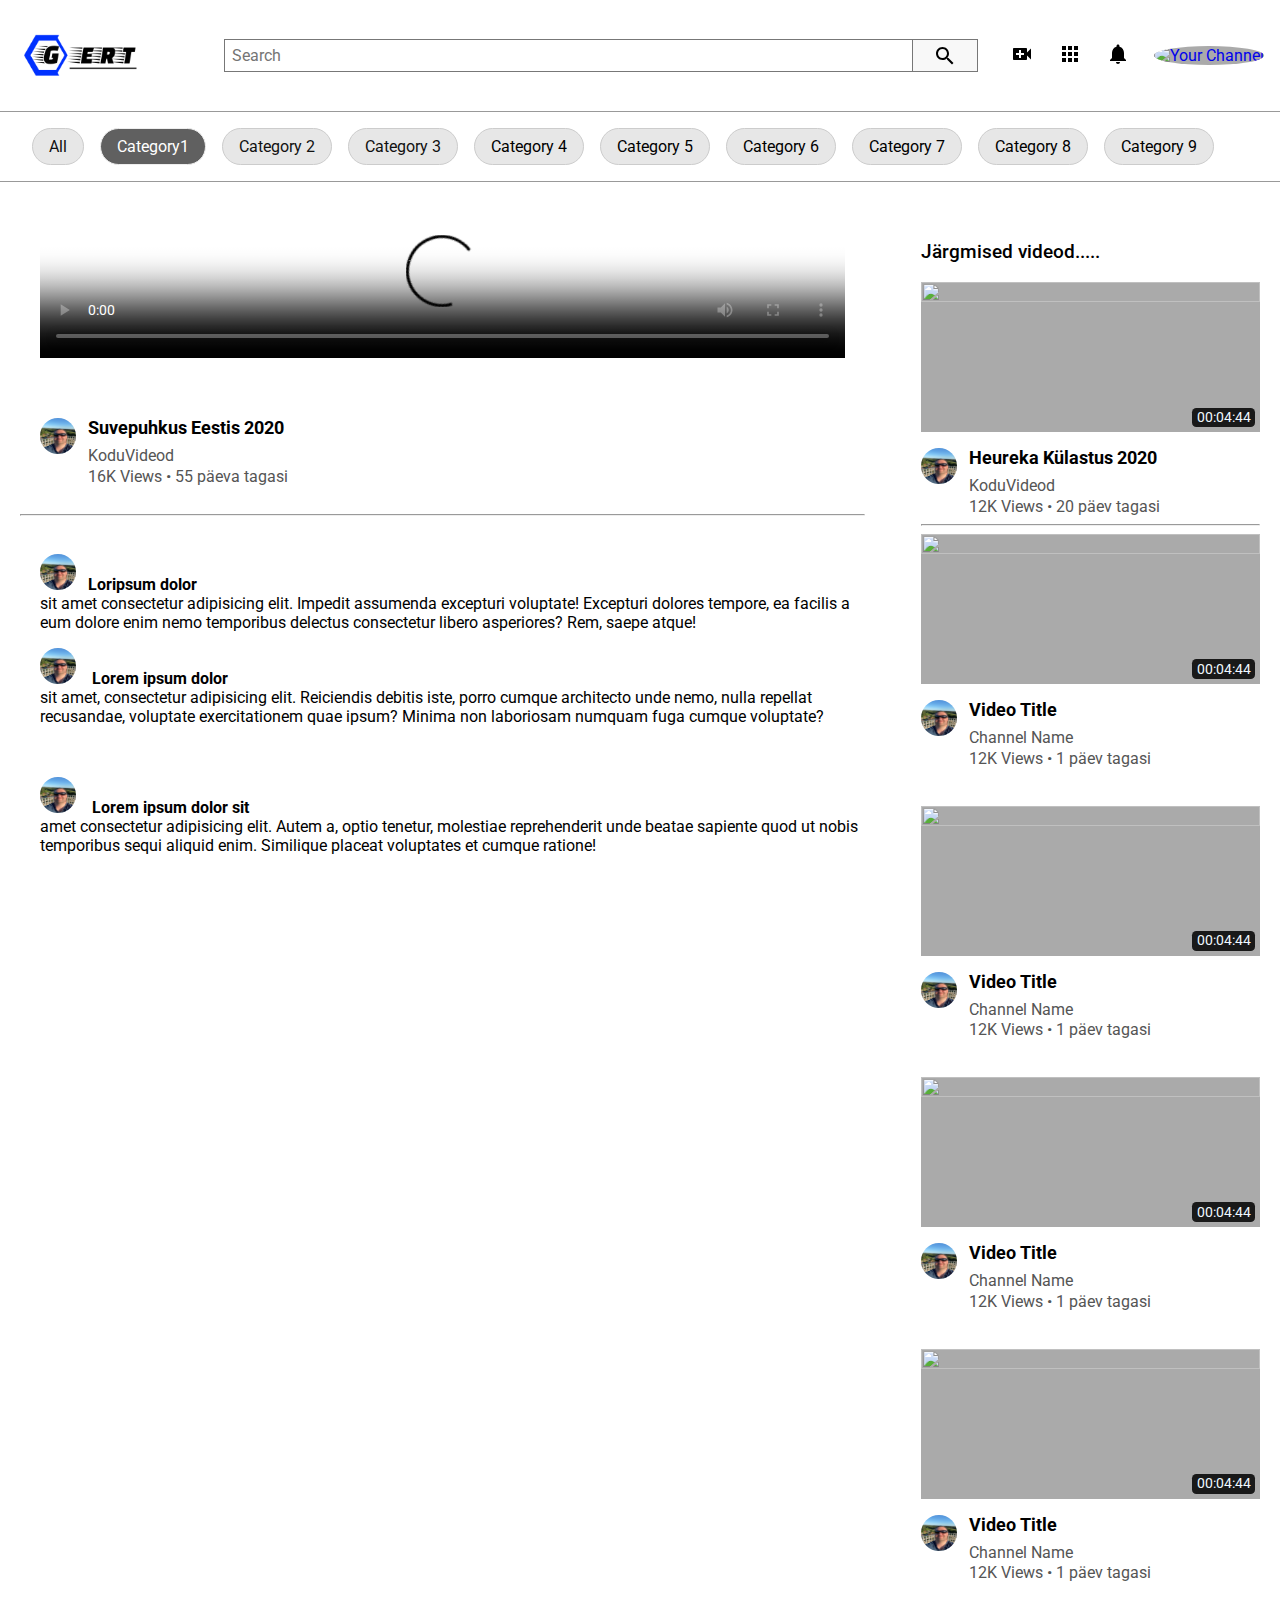
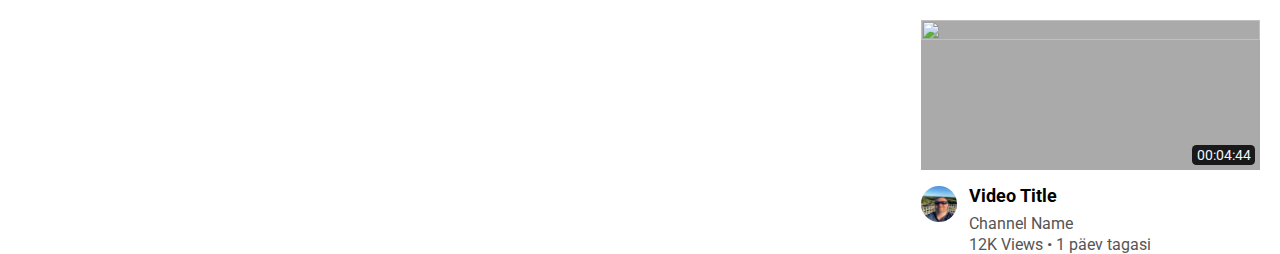
==== category1.html @ d62625d7 "First git commit" ====
<!DOCTYPE html>
  <html lang="en">
    <head>
      <meta charset="UTF-8" />
      <meta name="viewport" content="width=device-width, initial-scale=1.0" />
      <link rel="stylesheet" href="./css/main.css" />
      <link href="https://fonts.googleapis.com/css2?family=Roboto:wght@400;700&display=swap"
      />
      <link
        rel="shortcut icon"
        href="./logo/Logo.png"
        type="image/x-icon"
      />
      <title>Kodune Youtube</title>
    </head>
    <body>
      <header class="header">
          <a href="#"
            ><img src="./logo/logo1.png" alt="gert logo" class="gert-logo" /></a
          >
          <form class="search-bar">
            <input
              class="search-input"
              type="search"
              placeholder="Search"
              aria-label="Search"
            />
            <button type="submit" class="search-button">
              <img src="./logo/search-24px.svg" />
            </button>
          </form>
          <div class="menu-icons">
            <a href="#"
            ><img src="./logo/video_call-24px.svg" alt="Upload video"
          />
            <a href="#"
              ><img src="./logo/apps-24px.svg" alt="apps"
            />
            <a href="#"
            ><img src="./logo/bell-24px.svg" alt="bell"
          />
          <a href="#"
          ><img class="menu-channel-icon" src="http:///unsplash.it/36/36?gravity=center" alt="Your Channel"
        /></a>
          </div>
        </header>
        <div class="categories">
          <section class="category-section">
            <button class="category "><a href="./index.html">All</a></button>
            <button class="category active">Category1</button>
            <button class="category"><a href="category2">Category 2</a></button>
            <button class="category"><a href="category3">Category 3</a></button>
            <button class="category">Category 4</button>
            <button class="category">Category 5</button>
            <button class="category">Category 6</button>
            <button class="category">Category 7</button>
            <button class="category">Category 8</button>
            <button class="category">Category 9</button>
          </section>
        </div>
          <div class="container">
            <!--siit hakkab videokaart (main)-->
            <main>
              <div class="card">
              <div class="card-body">
                <!--<h3 class="card-title">Tere See on minu videoplogi, Head Nautimist!</h3>-->
                <p class="card-text"><video poster="/images/video_thumbs/suvi_eestis_2020.jpg" controls="controls" width="100%">
                    <source
                      src="videos/reisivideod/suvepuhkus_eestis_2020.mp4"
                      type="video/mp4"
                    />
                  </video>
                  
                  <div class="video-bottom-section esimene">
                    <!--video all vasak sektsioon kus kasutaja pilt-->
                    <a href="#"
                      ><img
                        class="channel-icon"
                        src="./logo/kanali_ikoon.jpg"
                        width="36"
                        height="36"
                    /></a>
                    <!--Siit algab parem sektsioon kus video kirjeldused-->
                    <div class="video-details">
                      <a href="#" class="video-title">Suvepuhkus Eestis 2020</a>
                      <a href="#" class="video-channel-name">KoduVideod</a>
                      <div class="video-metadata">
                        <span>16K Views</span>
                        •
                        <span>55 päeva tagasi</span>
                      </div>
                    </div>
                  </div>
                  <hr>
                </div>
              </div>
            </main>

            <!--Siit algab küljeriba (SIDEBAR)sektsioon-->

            <div id="sidebar">
              <br>
              <h3 class="card-title side">Järgmised videod.....</h3>

              <!--Siit Algab Videode osa-->
              <article class="video-contaier">
                <a
                  href="./videos_reisivideod_heureka.html"
                  class="thumbnail"
                  data-duration="00:04:44"
                  ><img
                    class="thumbnail-image"
                    src="./images/video_thumbs/heureka_kylastus.jpg"
                  />
                </a>
                <div class="video-bottom-section">
                  <!--video all vasak sektsioon kus kasutaja pilt-->
                  <a href="#"
                    ><img
                      class="channel-icon"
                      src="./logo/kanali_ikoon.jpg"
                      width="36"
                      height="36"
                  /></a>
                  <!--Siit algab parem sektsioon kus video kirjeldused-->
                  <div class="video-details">
                    <a href="#" class="video-title">Heureka Külastus 2020</a>
                    <a href="#" class="video-channel-name">KoduVideod</a>
                    <div class="video-metadata">
                      <span>12K Views</span>
                      •
                      <span>20 päev tagasi</span>
                    </div>
                  </div>
                </div>
              </article>
                <hr>
                <article class="video-contaier">
                    <a
                      href="./videos/heureka_kylastus_2020.mp4"
                      class="thumbnail"
                      data-duration="00:04:44"
                      ><img
                        class="thumbnail-image"
                        src="./images/video_thumbs/heureka_kylastus.jpg"
                      />
                    </a>
                    <div class="video-bottom-section">
                      <!--video all vasak sektsioon kus kasutaja pilt-->
                      <a href="#"
                        ><img
                          class="channel-icon"
                          src="./logo/kanali_ikoon.jpg"
                          width="36"
                          height="36"
                      /></a>
                      <!--Siit algab parem sektsioon kus video kirjeldused-->
                      <div class="video-details">
                        <a href="#" class="video-title">Video Title</a>
                        <a href="#" class="video-channel-name">Channel Name</a>
                        <div class="video-metadata">
                          <span>12K Views</span>
                          •
                          <span>1 päev tagasi</span>
                        </div>
                      </div>
                    </div>
                  </article>
                  <br>
                  <br>
                  <article class="video-contaier">
                      <a
                        href="./videos/heureka_kylastus_2020.mp4"
                        class="thumbnail"
                        data-duration="00:04:44"
                        ><img
                          class="thumbnail-image"
                          src="./images/video_thumbs/heureka_kylastus.jpg"
                        />
                      </a>
                      <div class="video-bottom-section">
                        <!--video all vasak sektsioon kus kasutaja pilt-->
                        <a href="#"
                          ><img
                            class="channel-icon"
                            src="./logo/kanali_ikoon.jpg"
                            width="36"
                            height="36"
                        /></a>
                        <!--Siit algab parem sektsioon kus video kirjeldused-->
                        <div class="video-details">
                          <a href="#" class="video-title">Video Title</a>
                          <a href="#" class="video-channel-name">Channel Name</a>
                          <div class="video-metadata">
                            <span>12K Views</span>
                            •
                            <span>1 päev tagasi</span>
                          </div>
                        </div>
                      </div>
                    </article>
                    <br>
                    <br>
                    <article class="video-contaier">
                      <a
                        href="./videos/2019_suvine_soome.mp4"
                        class="thumbnail"
                        data-duration="00:04:44"
                        ><img
                          class="thumbnail-image"
                          src="./images/video_thumbs/Untitled.jpg"
                        />
                      </a>
                      <div class="video-bottom-section">
                        <!--video all vasak sektsioon kus kasutaja pilt-->
                        <a href="#"
                          ><img
                            class="channel-icon"
                            src="./logo/kanali_ikoon.jpg"
                            width="36"
                            height="36"
                        /></a>
                        <!--Siit algab parem sektsioon kus video kirjeldused-->
                        <div class="video-details">
                          <a href="#" class="video-title">Video Title</a>
                          <a href="#" class="video-channel-name">Channel Name</a>
                          <div class="video-metadata">
                            <span>12K Views</span>
                            •
                            <span>1 päev tagasi</span>
                          </div>
                        </div>
                      </div>
                    </article>
                    <br>
                    <br>
                    <article class="video-contaier">
                        <a
                          href="./videos/heureka_kylastus_2020.mp4"
                          class="thumbnail"
                          data-duration="00:04:44"
                          ><img
                            class="thumbnail-image"
                            src="./images/video_thumbs/heureka_kylastus.jpg"
                          />
                        </a>
                        <div class="video-bottom-section">
                          <!--video all vasak sektsioon kus kasutaja pilt-->
                          <a href="#"
                            ><img
                              class="channel-icon"
                              src="./logo/kanali_ikoon.jpg"
                              width="36"
                              height="36"
                          /></a>
                          <!--Siit algab parem sektsioon kus video kirjeldused-->
                          <div class="video-details">
                            <a href="#" class="video-title">Video Title</a>
                            <a href="#" class="video-channel-name">Channel Name</a>
                            <div class="video-metadata">
                              <span>12K Views</span>
                              •
                              <span>1 päev tagasi</span>
                            </div>
                          </div>
                        </div>
                      </article>
                      <br>
                      <br>
                      <article class="video-contaier">
                          <a
                            href="./videos/heureka_kylastus_2020.mp4"
                            class="thumbnail"
                            data-duration="00:04:44"
                            ><img
                              class="thumbnail-image"
                              src="./images/video_thumbs/heureka_kylastus.jpg"
                            />
                          </a>
                          <div class="video-bottom-section">
                            <!--video all vasak sektsioon kus kasutaja pilt-->
                            <a href="#"
                              ><img
                                class="channel-icon"
                                src="./logo/kanali_ikoon.jpg"
                                width="36"
                                height="36"
                            /></a>
                            <!--Siit algab parem sektsioon kus video kirjeldused-->
                            <div class="video-details">
                              <a href="#" class="video-title">Video Title</a>
                              <a href="#" class="video-channel-name">Channel Name</a>
                              <div class="video-metadata">
                                <span>12K Views</span>
                                •
                                <span>1 päev tagasi</span>
                              </div>
                            </div>
                          </div>
                        </article>
                      </div>
              
            <!--Siit algab kommentaari sektsioon-->
            <div id="comment">
              <!--video all vasak sektsioon kus kasutaja pilt-->
              <a href="#"
              ><img
                class="channel-icon"
                src="./logo/kanali_ikoon.jpg"
                width="36"
                height="36"
            /></a><strong>Loripsum dolor</strong><br> sit amet consectetur adipisicing elit. Impedit assumenda excepturi voluptate! Excepturi dolores tempore, ea facilis a eum dolore enim nemo temporibus delectus consectetur libero asperiores? Rem, saepe atque!
            <p><!--video all vasak sektsioon kus kasutaja pilt-->
              <a href="#"
              ><img
                class="channel-icon"
                src="./logo/kanali_ikoon.jpg"
                width="36"
                height="36"/></a>
                <strong>Lorem ipsum dolor</strong><br> sit amet, consectetur adipisicing elit. Reiciendis debitis iste, porro cumque architecto unde nemo, nulla repellat recusandae, voluptate exercitationem quae ipsum? Minima non laboriosam numquam fuga cumque voluptate?</p><br>
            <p><p><!--video all vasak sektsioon kus kasutaja pilt-->
              <a href="#"
              ><img
                class="channel-icon"
                src="./logo/kanali_ikoon.jpg"
                width="36"
                height="36"/></a>
                <strong>Lorem ipsum dolor sit </strong><br>amet consectetur adipisicing elit. Autem a, optio tenetur, molestiae reprehenderit unde beatae sapiente quod ut nobis temporibus sequi aliquid enim. Similique placeat voluptates et cumque ratione!</p></div>
          </div>
    </body>
  </html>
---- css/main.css ----
@charset "UTF-8";
@import url("https://fonts.googleapis.com/css2?family=Roboto:ital,wght@0,400;1,700&display=swap");
*,
*::before,
*::after {
  -webkit-box-sizing: border-box;
          box-sizing: border-box;
  font-family: "Roboto", Arial, Arial, Helvetica, sans-serif;
}

body {
  margin: 0;
}

.video-section {
  display: -ms-grid;
  display: grid;
  -ms-grid-columns: (minmax(250px, 1fr))[auto-fill];
      grid-template-columns: repeat(auto-fill, minmax(250px, 1fr));
  gap: 3rem 1rem;
  padding: 3rem 0;
  margin: 0 1.5rem;
  border-top: 4px solid #ccc;
  /*see teeb vido kohale halli joone mis eraldab videosektsioonid*/
}

.video-section:first-child {
  border-top: none;
  /*see võtab selle halli joone esimeselt videorealt ära ja suunab selle alla*/
}

.video-container {
  display: -webkit-box;
  display: -ms-flexbox;
  display: flex;
  -webkit-box-orient: vertical;
  -webkit-box-direction: normal;
      -ms-flex-direction: column;
          flex-direction: column;
}

.thumbnail {
  position: relative;
  display: -webkit-box;
  display: -ms-flexbox;
  display: flex;
}

/* see osa lisab ajatempli pildile e. paremale nurka lisab kella aja kui pikk video on*/
.thumbnail::before {
  content: attr(data-duration);
  position: absolute;
  background-color: rgba(0, 0, 0, 0.85);
  color: aliceblue;
  right: 5px;
  bottom: 5px;
  padding: 0.1em 0.3em;
  border-radius: 0.3em;
  font-size: 0.9em;
}

.thumbnail-image {
  width: 100%;
  height: 100%;
  min-width: 250px;
  min-height: 150px;
  background-color: #aaaaaa;
  /*see hall värv on sellepärast et kui leht alles laeb pilti siis taustaks on ilus hall põhi*/
}

.video-bottom-section {
  display: -webkit-box;
  display: -ms-flexbox;
  display: flex;
  -webkit-box-align: start;
      -ms-flex-align: start;
          align-items: flex-start;
  margin-top: 1rem;
}

.channel-icon {
  margin-right: 0.75rem;
  border-radius: 50%;
  width: 36px;
  height: 36px;
  background-color: #aaaaaa;
  /*lehe laadimis taust*/
}

.video-details {
  display: -webkit-box;
  display: -ms-flexbox;
  display: flex;
  -webkit-box-orient: vertical;
  -webkit-box-direction: normal;
      -ms-flex-direction: column;
          flex-direction: column;
}

.video-title {
  font-size: 1.1rem;
  font-weight: bold;
  margin-bottom: 0.5rem;
  text-decoration: none;
  color: black;
}

.video-channel-name {
  margin-bottom: 0.1rem;
  text-decoration: none;
  -webkit-transition: color 150ms;
  transition: color 150ms;
  /*see muudab värvi vahetuskiirust kui hiirega tekstile liigud*/
}

.video-channel-name:hover {
  /*siin siis tee värv mis hiirega liikudes tekstile tuleb*/
  color: #111111;
}

.video-channel-name,
.video-metadata {
  color: #555555;
}

.video-section-title {
  grid-column: 1 /-1;
  /*see paneb pealkirja Teisel sektsioonil kus on ka sulgemis nupp ühele reale, ükskõik kui suureks me ekraani teeme*/
  margin: -0.5rem 0;
  /*teeb pealkirja vahe väiksemaks*/
  display: -webkit-box;
  display: -ms-flexbox;
  display: flex;
  -webkit-box-pack: justify;
      -ms-flex-pack: justify;
          justify-content: space-between;
  /*See rida lükkab X nupu paremale nurka */
  -webkit-box-align: center;
      -ms-flex-align: center;
          align-items: center;
  padding: 0 0.5rem;
}

.video-section-title-close {
  border: none;
  background: none;
  padding: 0;
  font-size: 2rem;
  color: #555555;
  cursor: pointer;
}

.videos {
  background-color: #f9f9f9;
}

/*Siit algab menüü või siis nuppude osa*/
.categories {
  padding: 1rem 2rem;
  border-top: 1px solid #999999;
  border-bottom: 1px solid #999999;
}

.category-section {
  display: -webkit-box;
  display: -ms-flexbox;
  display: flex;
  overflow: hidden;
  /*see lõikab nupul lõpust nurga ära*/
}

.categories a {
  color: #111111;
}

.category {
  margin-right: 1rem;
  word-wrap: none;
  white-space: nowrap;
  border: 1px solid #ccc;
  border-radius: 900px;
  background-color: #e7e7e7;
  padding: 0.5rem 1rem;
  font-size: inherit;
  cursor: pointer;
  -webkit-transition: backround-color 150ms;
  transition: backround-color 150ms;
}

.category:hover {
  background-color: #dddddd;
}

.category.active {
  background-color: #606060;
  color: white;
  border-color: #eeeeee;
}

.category:last-child {
  margin-right: 0;
}

.header {
  display: -webkit-box;
  display: -ms-flexbox;
  display: flex;
  -webkit-box-pack: justify;
      -ms-flex-pack: justify;
          justify-content: space-between;
  -webkit-box-align: center;
      -ms-flex-align: center;
          align-items: center;
  padding: 1rem;
}

.gert-logo {
  height: 75px;
}

.search-bar {
  display: -webkit-box;
  display: -ms-flexbox;
  display: flex;
  -webkit-box-flex: 1;
      -ms-flex-positive: 1;
          flex-grow: 1;
  margin: 0 2rem 0 4rem;
  /*see annab ekstra ruumi logo ja otsingu väljale*/
}

.search-input {
  width: 100%;
  font-size: inherit;
  padding: 0.4em;
  /*teksile ruumi otsingukastis*/
  border: 1px solid #777777;
  border-top-right-radius: 0;
  /*et otsingulogo ja kast oleksid samas mõõdus*/
  border-bottom-right-radius: 0;
}

.search-button {
  display: -webkit-box;
  display: -ms-flexbox;
  display: flex;
  -webkit-box-align: center;
      -ms-flex-align: center;
          align-items: center;
  padding: 0 1.25rem;
  /*see paneb nüüd otsingu nupu ühele reale koos otsiribaga*/
  border: 1px solid #777777;
  background-color: #f8f8f8;
  border-left: none;
  /*eemaldame kasti mõlemalt väljalt nii ostiribalt ja ikooni ümbert*/
  border-top-left-radius: 0;
  border-bottom-left-radius: 0;
  cursor: pointer;
}

.search-button:hover {
  background-color: #f0f0f0;
}

.menu-icons {
  display: -ms-grid;
  display: grid;
  -ms-grid-columns: (auto)[4];
      grid-template-columns: repeat(4, auto);
  /*sellega seame ikoonid ühele reale*/
  -webkit-box-align: center;
      -ms-flex-align: center;
          align-items: center;
  gap: 1.5rem;
}

.menu-channel-icon {
  border-radius: 50%;
  width: 36px;
  height: 36px;
  background-color: #aaaaaa;
}

a:link {
  text-decoration: none;
}

/*See võtab Otsinugriba ära kui lehte vähendada*/
@media (max-width: 720px) {
  .search-bar {
    display: none;
  }
}

/* Siit hakkab teise lehe stiil */
@media (max-width: 720px) {
  .container {
    padding: 1rem;
  }
  .container {
    background-color: #ffffff;
    display: -ms-grid;
    display: grid;
    padding-left: 40px;
    padding-right: 40px;
    grid-gap: 0.2rem;
    -ms-grid-columns: 100%;
        grid-template-columns: 100%;
    -ms-grid-rows: (1fr)[auto];
        grid-template-rows: repeat(auto, 1fr);
        grid-template-areas: "main" "sidebar" "comment";
  }
}

@media only screen and (min-width: 721px) {
  .container {
    height: 100px;
    display: -ms-grid;
    display: grid;
    grid-column-gap: 1em;
    -ms-grid-columns: 1.4fr 0.6fr;
        grid-template-columns: 1.4fr 0.6fr;
    -ms-grid-rows: 0.7fr 0.3fr;
        grid-template-rows: 0.7fr 0.3fr;
        grid-template-areas: "main sidebar" "comment sidebar";
  }
}

main {
  padding: 10px 20px 20px 20px;
  background-color: #ffffff;
  grid-area: main;
  grid-auto-rows: minmax(100px, auto);
}

#sidebar {
  padding: 20px;
  background-color: #ffffff;
  grid-area: sidebar;
  grid-auto-rows: minmax(100px, auto);
  /*overflow: auto; /*See paneb kõik korralikult kasti sisse*/
}

#comment {
  padding: 10px 20px 20px 40px;
  background-color: #ffffff;
  grid-area: comment;
  grid-auto-rows: minmax(100px, auto);
  /*padding: 20px;*/
}

.card-text {
  padding: 20px;
  padding-top: 0;
  background-color: #ffffff;
}

.card-title {
  top: 0;
  bottom: 0;
}

h3 {
  padding: 20px;
  padding-bottom: 0;
  font-size: 1.2rem;
  font-weight: 500;
  letter-spacing: 0.007px;
}

.esimene {
  padding: 20px;
}

a:link {
  text-decoration: none;
}

.side {
  padding: 0;
}
/*# sourceMappingURL=main.css.map */
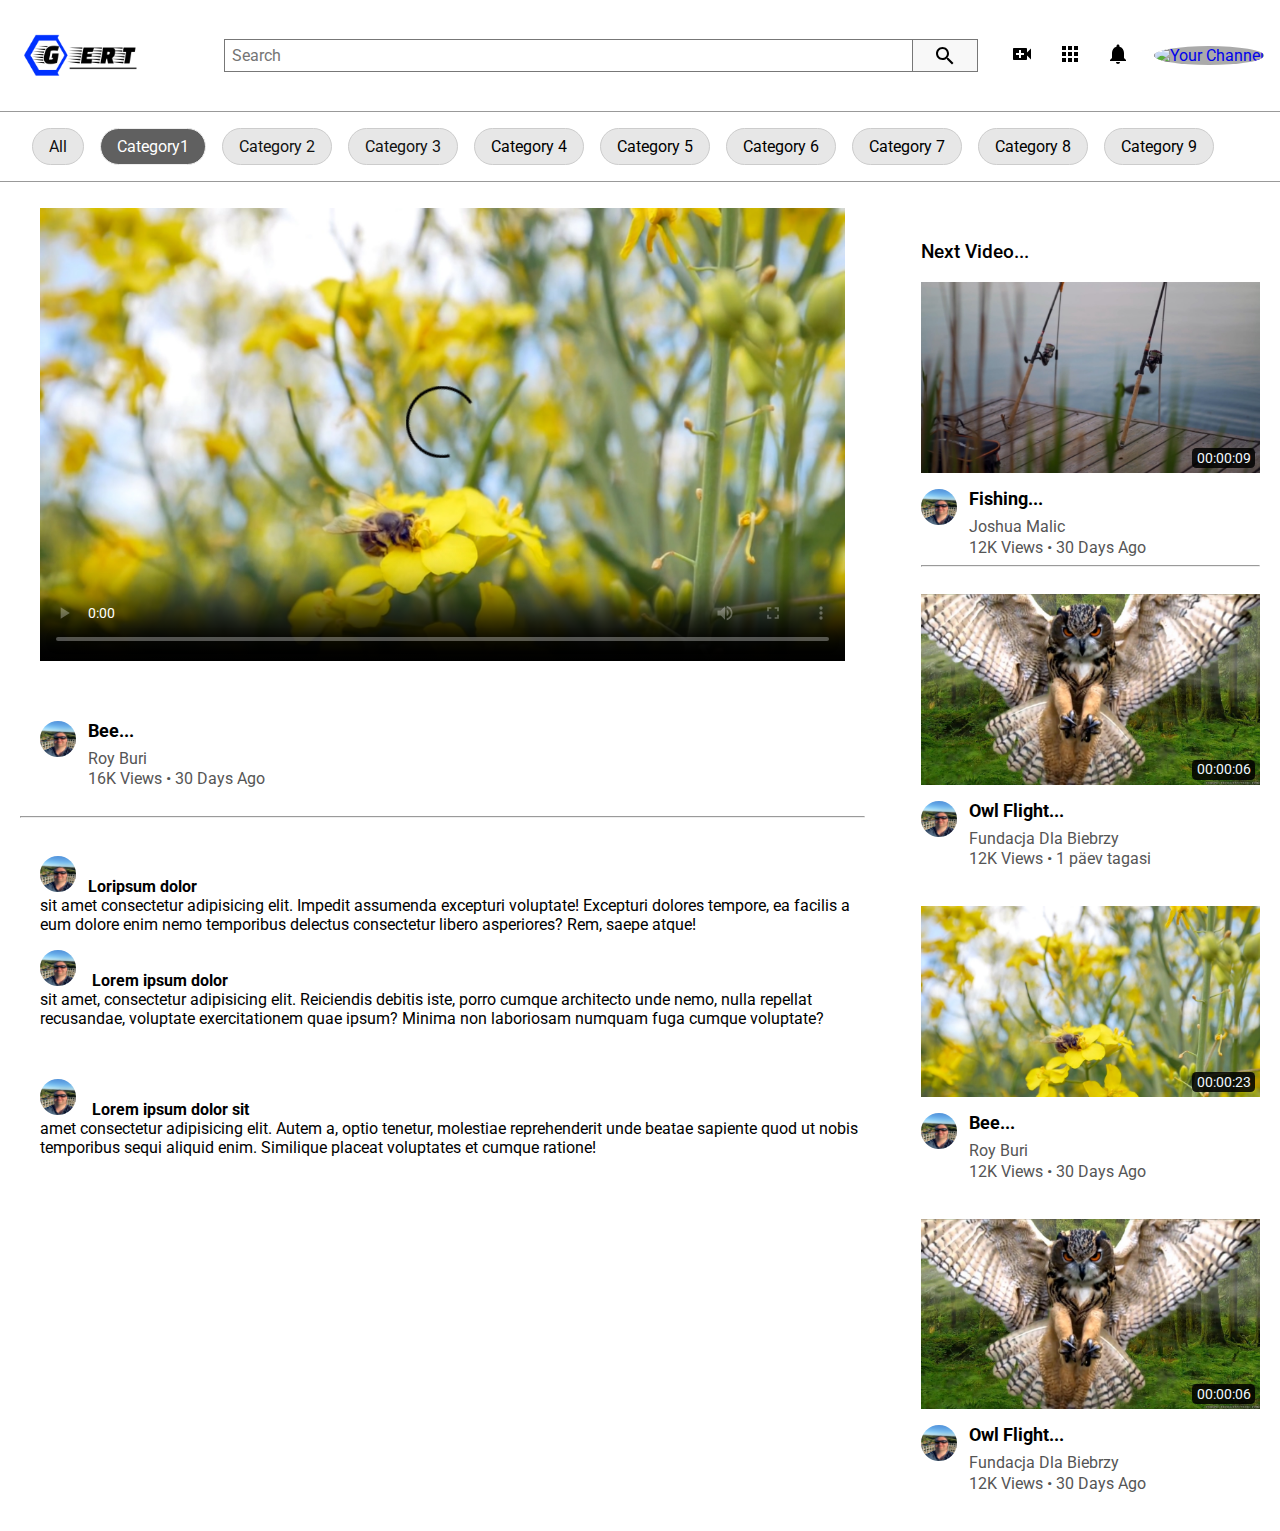
==== commit c27fbcdb: "Finish commit now" ====
--- a/category1.html
+++ b/category1.html
@@ -1,78 +1,118 @@
-  <!DOCTYPE html>
-  <html lang="en">
-    <head>
-      <meta charset="UTF-8" />
-      <meta name="viewport" content="width=device-width, initial-scale=1.0" />
-      <link rel="stylesheet" href="./css/main.css" />
-      <link href="https://fonts.googleapis.com/css2?family=Roboto:wght@400;700&display=swap"
-      />
-      <link
-        rel="shortcut icon"
-        href="./logo/Logo.png"
-        type="image/x-icon"
-      />
-      <title>Kodune Youtube</title>
-    </head>
-    <body>
-      <header class="header">
-          <a href="#"
-            ><img src="./logo/logo1.png" alt="gert logo" class="gert-logo" /></a
-          >
-          <form class="search-bar">
-            <input
-              class="search-input"
-              type="search"
-              placeholder="Search"
-              aria-label="Search"
+    <!DOCTYPE html>
+    <html lang="en">
+      <head>
+        <meta charset="UTF-8" />
+        <meta name="viewport" content="width=device-width, initial-scale=1.0" />
+        <link rel="stylesheet" href="./css/main.css" />
+        <link href="https://fonts.googleapis.com/css2?family=Roboto:wght@400;700&display=swap"
+        />
+        <link
+          rel="shortcut icon"
+          href="./logo/Logo.png"
+          type="image/x-icon"
+        />
+        <title>Home Youtube</title>
+      </head>
+      <body>
+        <header class="header">
+            <a href="#"
+              ><img src="./logo/logo1.png" alt="gert logo" class="gert-logo" /></a
+            >
+            <form class="search-bar">
+              <input
+                class="search-input"
+                type="search"
+                placeholder="Search"
+                aria-label="Search"
+              />
+              <button type="submit" class="search-button">
+                <img src="./logo/search-24px.svg" />
+              </button>
+            </form>
+            <div class="menu-icons">
+              <a href="#"
+              ><img src="./logo/video_call-24px.svg" alt="Upload video"
             />
-            <button type="submit" class="search-button">
-              <img src="./logo/search-24px.svg" />
-            </button>
-          </form>
-          <div class="menu-icons">
-            <a href="#"
-            ><img src="./logo/video_call-24px.svg" alt="Upload video"
-          />
-            <a href="#"
-              ><img src="./logo/apps-24px.svg" alt="apps"
+              <a href="#"
+                ><img src="./logo/apps-24px.svg" alt="apps"
+              />
+              <a href="#"
+              ><img src="./logo/bell-24px.svg" alt="bell"
             />
             <a href="#"
-            ><img src="./logo/bell-24px.svg" alt="bell"
-          />
-          <a href="#"
-          ><img class="menu-channel-icon" src="http:///unsplash.it/36/36?gravity=center" alt="Your Channel"
-        /></a>
+            ><img class="menu-channel-icon" src="http:///unsplash.it/36/36?gravity=center" alt="Your Channel"
+          /></a>
+            </div>
+          </header>
+          <div class="categories">
+            <section class="category-section">
+              <button class="category "><a href="./index.html">All</a></button>
+              <button class="category active">Category1</button>
+              <button class="category"><a href="category2.html">Category 2</a></button>
+              <button class="category"><a href="category3.html">Category 3</a></button>
+              <button class="category">Category 4</button>
+              <button class="category">Category 5</button>
+              <button class="category">Category 6</button>
+              <button class="category">Category 7</button>
+              <button class="category">Category 8</button>
+              <button class="category">Category 9</button>
+            </section>
           </div>
-        </header>
-        <div class="categories">
-          <section class="category-section">
-            <button class="category "><a href="./index.html">All</a></button>
-            <button class="category active">Category1</button>
-            <button class="category"><a href="category2">Category 2</a></button>
-            <button class="category"><a href="category3">Category 3</a></button>
-            <button class="category">Category 4</button>
-            <button class="category">Category 5</button>
-            <button class="category">Category 6</button>
-            <button class="category">Category 7</button>
-            <button class="category">Category 8</button>
-            <button class="category">Category 9</button>
-          </section>
-        </div>
-          <div class="container">
-            <!--siit hakkab videokaart (main)-->
-            <main>
-              <div class="card">
-              <div class="card-body">
-                <!--<h3 class="card-title">Tere See on minu videoplogi, Head Nautimist!</h3>-->
-                <p class="card-text"><video poster="/images/video_thumbs/suvi_eestis_2020.jpg" controls="controls" width="100%">
-                    <source
-                      src="videos/reisivideod/suvepuhkus_eestis_2020.mp4"
-                      type="video/mp4"
+            <div class="container">
+              <!--  Main left Video section -->
+              <main>
+                <div class="card">
+                <div class="card-body">
+                  <p class="card-text"><video poster="/images/video_thumbs/bee.jpg" controls="controls" width="100%">
+                      <source
+                        src="videos/category1/Bee - 37144.mp4"
+                        type="video/mp4"
+                      />
+                    </video>
+                    <div class="video-bottom-section esimene">
+                      <!--Video below the left section where the user's picture-->
+                      <a href="#"
+                        ><img
+                          class="channel-icon"
+                          src="./logo/kanali_ikoon.jpg"
+                          width="36"
+                          height="36"
+                      /></a>
+                      <!--Here begins the right section with video descriptions-->
+                      <div class="video-details">
+                        <a href="#" class="video-title">Bee...</a>
+                        <a href="https://pixabay.com/users/royburi-3128024/?utm_source=link-attribution&amp;utm_medium=referral&amp;utm_campaign=image&amp;utm_content=37144" class="video-channel-name">Roy Buri</a>
+                        <div class="video-metadata">
+                          <span>16K Views</span>
+                          •
+                          <span>30 Days Ago</span>
+                        </div>
+                      </div>
+                    </div>
+                    <hr>
+                  </div>
+                </div>
+              </main>
+
+              <!--This is where the right sidebar starts -->
+
+              <div id="sidebar">
+                <br>
+                <h3 class="card-title side">Next Video...</h3>
+
+                <!--Next Video-->
+                <article class="video-contaier">
+                  <a
+                    href="./videos/category1/Fishing - 44534.mp4"
+                    class="thumbnail"
+                    data-duration="00:00:09"
+                    ><img
+                      class="thumbnail-image"
+                      src="./images/video_thumbs/fishing.jpg"
                     />
-                  </video>
-                  
-                  <div class="video-bottom-section esimene">
-                    <!--video all vasak sektsioon kus kasutaja pilt-->
+                  </a>
+                  <div class="video-bottom-section">
+                    <!--Below the video is the left section where the user's picture-->
                     <a href="#"
                       ><img
                         class="channel-icon"
@@ -80,106 +120,33 @@
                         width="36"
                         height="36"
                     /></a>
-                    <!--Siit algab parem sektsioon kus video kirjeldused-->
+                    <!--Here begins the right section with video descriptions-->
                     <div class="video-details">
-                      <a href="#" class="video-title">Suvepuhkus Eestis 2020</a>
-                      <a href="#" class="video-channel-name">KoduVideod</a>
+                      <a href="#" class="video-title">Fishing...</a>
+                      <a href="https://pixabay.com/users/malic_1-16268690/?utm_source=link-attribution&amp;utm_medium=referral&amp;utm_campaign=image&amp;utm_content=44534" class="video-channel-name">Joshua Malic</a>
                       <div class="video-metadata">
-                        <span>16K Views</span>
+                        <span>12K Views</span>
                         •
-                        <span>55 päeva tagasi</span>
+                        <span>30 Days Ago</span>
                       </div>
                     </div>
                   </div>
+                </article>
                   <hr>
-                </div>
-              </div>
-            </main>
-
-            <!--Siit algab küljeriba (SIDEBAR)sektsioon-->
-
-            <div id="sidebar">
-              <br>
-              <h3 class="card-title side">Järgmised videod.....</h3>
-
-              <!--Siit Algab Videode osa-->
-              <article class="video-contaier">
-                <a
-                  href="./videos_reisivideod_heureka.html"
-                  class="thumbnail"
-                  data-duration="00:04:44"
-                  ><img
-                    class="thumbnail-image"
-                    src="./images/video_thumbs/heureka_kylastus.jpg"
-                  />
-                </a>
-                <div class="video-bottom-section">
-                  <!--video all vasak sektsioon kus kasutaja pilt-->
-                  <a href="#"
-                    ><img
-                      class="channel-icon"
-                      src="./logo/kanali_ikoon.jpg"
-                      width="36"
-                      height="36"
-                  /></a>
-                  <!--Siit algab parem sektsioon kus video kirjeldused-->
-                  <div class="video-details">
-                    <a href="#" class="video-title">Heureka Külastus 2020</a>
-                    <a href="#" class="video-channel-name">KoduVideod</a>
-                    <div class="video-metadata">
-                      <span>12K Views</span>
-                      •
-                      <span>20 päev tagasi</span>
-                    </div>
-                  </div>
-                </div>
-              </article>
-                <hr>
-                <article class="video-contaier">
-                    <a
-                      href="./videos/heureka_kylastus_2020.mp4"
-                      class="thumbnail"
-                      data-duration="00:04:44"
-                      ><img
-                        class="thumbnail-image"
-                        src="./images/video_thumbs/heureka_kylastus.jpg"
-                      />
-                    </a>
-                    <div class="video-bottom-section">
-                      <!--video all vasak sektsioon kus kasutaja pilt-->
-                      <a href="#"
-                        ><img
-                          class="channel-icon"
-                          src="./logo/kanali_ikoon.jpg"
-                          width="36"
-                          height="36"
-                      /></a>
-                      <!--Siit algab parem sektsioon kus video kirjeldused-->
-                      <div class="video-details">
-                        <a href="#" class="video-title">Video Title</a>
-                        <a href="#" class="video-channel-name">Channel Name</a>
-                        <div class="video-metadata">
-                          <span>12K Views</span>
-                          •
-                          <span>1 päev tagasi</span>
-                        </div>
-                      </div>
-                    </div>
-                  </article>
                   <br>
-                  <br>
+                  <!-- Next Video -->
                   <article class="video-contaier">
                       <a
-                        href="./videos/heureka_kylastus_2020.mp4"
+                        href="./videos/category1/Owl - 56136.mp4"
                         class="thumbnail"
-                        data-duration="00:04:44"
+                        data-duration="00:00:06"
                         ><img
                           class="thumbnail-image"
-                          src="./images/video_thumbs/heureka_kylastus.jpg"
+                          src="./images/video_thumbs/owl.jpg"
                         />
                       </a>
                       <div class="video-bottom-section">
-                        <!--video all vasak sektsioon kus kasutaja pilt-->
+                        <!--Below the video is the left section where the user's picture-->
                         <a href="#"
                           ><img
                             class="channel-icon"
@@ -187,10 +154,10 @@
                             width="36"
                             height="36"
                         /></a>
-                        <!--Siit algab parem sektsioon kus video kirjeldused-->
+                        <!--Here begins the right section with video descriptions-->
                         <div class="video-details">
-                          <a href="#" class="video-title">Video Title</a>
-                          <a href="#" class="video-channel-name">Channel Name</a>
+                          <a href="#" class="video-title">Owl Flight...</a>
+                          <a href="https://pixabay.com/users/dlabiebrzy-16788253/?utm_source=link-attribution&amp;utm_medium=referral&amp;utm_campaign=image&amp;utm_content=56136" class="video-channel-name">Fundacja Dla Biebrzy</a>
                           <div class="video-metadata">
                             <span>12K Views</span>
                             •
@@ -201,51 +168,19 @@
                     </article>
                     <br>
                     <br>
-                    <article class="video-contaier">
-                      <a
-                        href="./videos/2019_suvine_soome.mp4"
-                        class="thumbnail"
-                        data-duration="00:04:44"
-                        ><img
-                          class="thumbnail-image"
-                          src="./images/video_thumbs/Untitled.jpg"
-                        />
-                      </a>
-                      <div class="video-bottom-section">
-                        <!--video all vasak sektsioon kus kasutaja pilt-->
-                        <a href="#"
-                          ><img
-                            class="channel-icon"
-                            src="./logo/kanali_ikoon.jpg"
-                            width="36"
-                            height="36"
-                        /></a>
-                        <!--Siit algab parem sektsioon kus video kirjeldused-->
-                        <div class="video-details">
-                          <a href="#" class="video-title">Video Title</a>
-                          <a href="#" class="video-channel-name">Channel Name</a>
-                          <div class="video-metadata">
-                            <span>12K Views</span>
-                            •
-                            <span>1 päev tagasi</span>
-                          </div>
-                        </div>
-                      </div>
-                    </article>
-                    <br>
-                    <br>
+                    <!-- Next Video -->
                     <article class="video-contaier">
                         <a
-                          href="./videos/heureka_kylastus_2020.mp4"
+                          href="./videos/category1/Bee - 37144.mp4"
                           class="thumbnail"
-                          data-duration="00:04:44"
+                          data-duration="00:00:23"
                           ><img
                             class="thumbnail-image"
-                            src="./images/video_thumbs/heureka_kylastus.jpg"
+                            src="./images/video_thumbs/bee.jpg"
                           />
                         </a>
                         <div class="video-bottom-section">
-                          <!--video all vasak sektsioon kus kasutaja pilt-->
+                          <!--Below the video is the left section where the user's picture-->
                           <a href="#"
                             ><img
                               class="channel-icon"
@@ -253,79 +188,81 @@
                               width="36"
                               height="36"
                           /></a>
-                          <!--Siit algab parem sektsioon kus video kirjeldused-->
+                          <!--Here begins the right section with video descriptions-->
                           <div class="video-details">
-                            <a href="#" class="video-title">Video Title</a>
-                            <a href="#" class="video-channel-name">Channel Name</a>
+                            <a href="#" class="video-title">Bee...</a>
+                            <a href="https://pixabay.com/users/royburi-3128024/?utm_source=link-attribution&amp;utm_medium=referral&amp;utm_campaign=image&amp;utm_content=37144" class="video-channel-name">Roy Buri</a>
                             <div class="video-metadata">
                               <span>12K Views</span>
                               •
-                              <span>1 päev tagasi</span>
+                              <span>30 Days Ago</span>
                             </div>
                           </div>
                         </div>
                       </article>
                       <br>
                       <br>
+                      <!-- Next Video -->
                       <article class="video-contaier">
-                          <a
-                            href="./videos/heureka_kylastus_2020.mp4"
-                            class="thumbnail"
-                            data-duration="00:04:44"
+                        <a
+                          href="./videos/category1/Owl - 56136.mp4"
+                          class="thumbnail"
+                          data-duration="00:00:06"
+                          ><img
+                            class="thumbnail-image"
+                            src="./images/video_thumbs/owl.jpg"
+                          />
+                        </a>
+                        <div class="video-bottom-section">
+                          <!--Below the video is the left section where the user's picture-->
+                          <a href="#"
                             ><img
-                              class="thumbnail-image"
-                              src="./images/video_thumbs/heureka_kylastus.jpg"
-                            />
-                          </a>
-                          <div class="video-bottom-section">
-                            <!--video all vasak sektsioon kus kasutaja pilt-->
-                            <a href="#"
-                              ><img
-                                class="channel-icon"
-                                src="./logo/kanali_ikoon.jpg"
-                                width="36"
-                                height="36"
-                            /></a>
-                            <!--Siit algab parem sektsioon kus video kirjeldused-->
-                            <div class="video-details">
-                              <a href="#" class="video-title">Video Title</a>
-                              <a href="#" class="video-channel-name">Channel Name</a>
-                              <div class="video-metadata">
-                                <span>12K Views</span>
-                                •
-                                <span>1 päev tagasi</span>
-                              </div>
+                              class="channel-icon"
+                              src="./logo/kanali_ikoon.jpg"
+                              width="36"
+                              height="36"
+                          /></a>
+                          <!--Here begins the right section with video descriptions-->
+                          <div class="video-details">
+                            <a href="#" class="video-title">Owl Flight...</a>
+                            <a href="https://pixabay.com/users/dlabiebrzy-16788253/?utm_source=link-attribution&amp;utm_medium=referral&amp;utm_campaign=image&amp;utm_content=56136" class="video-channel-name">Fundacja Dla Biebrzy</a>
+                            <div class="video-metadata">
+                              <span>12K Views</span>
+                              •
+                              <span>30 Days Ago</span>
                             </div>
                           </div>
-                        </article>
-                      </div>
-              
-            <!--Siit algab kommentaari sektsioon-->
-            <div id="comment">
-              <!--video all vasak sektsioon kus kasutaja pilt-->
-              <a href="#"
-              ><img
-                class="channel-icon"
-                src="./logo/kanali_ikoon.jpg"
-                width="36"
-                height="36"
-            /></a><strong>Loripsum dolor</strong><br> sit amet consectetur adipisicing elit. Impedit assumenda excepturi voluptate! Excepturi dolores tempore, ea facilis a eum dolore enim nemo temporibus delectus consectetur libero asperiores? Rem, saepe atque!
-            <p><!--video all vasak sektsioon kus kasutaja pilt-->
-              <a href="#"
-              ><img
-                class="channel-icon"
-                src="./logo/kanali_ikoon.jpg"
-                width="36"
-                height="36"/></a>
-                <strong>Lorem ipsum dolor</strong><br> sit amet, consectetur adipisicing elit. Reiciendis debitis iste, porro cumque architecto unde nemo, nulla repellat recusandae, voluptate exercitationem quae ipsum? Minima non laboriosam numquam fuga cumque voluptate?</p><br>
-            <p><p><!--video all vasak sektsioon kus kasutaja pilt-->
-              <a href="#"
-              ><img
-                class="channel-icon"
-                src="./logo/kanali_ikoon.jpg"
-                width="36"
-                height="36"/></a>
-                <strong>Lorem ipsum dolor sit </strong><br>amet consectetur adipisicing elit. Autem a, optio tenetur, molestiae reprehenderit unde beatae sapiente quod ut nobis temporibus sequi aliquid enim. Similique placeat voluptates et cumque ratione!</p></div>
-          </div>
-    </body>
-  </html>
+                        </div>
+                      </article>
+                      <br>
+                      <br>
+              </div>
+              <!--This is where the comment section begins-->
+              <div id="comment">
+                <!--Below the video is the left section where the user's picture-->
+                <a href="#"
+                ><img
+                  class="channel-icon"
+                  src="./logo/kanali_ikoon.jpg"
+                  width="36"
+                  height="36"
+              /></a><strong>Loripsum dolor</strong><br> sit amet consectetur adipisicing elit. Impedit assumenda excepturi voluptate! Excepturi dolores tempore, ea facilis a eum dolore enim nemo temporibus delectus consectetur libero asperiores? Rem, saepe atque!
+              <p><!--Below the video is the left section where the user's picture-->
+                <a href="#"
+                ><img
+                  class="channel-icon"
+                  src="./logo/kanali_ikoon.jpg"
+                  width="36"
+                  height="36"/></a>
+                  <strong>Lorem ipsum dolor</strong><br> sit amet, consectetur adipisicing elit. Reiciendis debitis iste, porro cumque architecto unde nemo, nulla repellat recusandae, voluptate exercitationem quae ipsum? Minima non laboriosam numquam fuga cumque voluptate?</p><br>
+              <p><p><!--Below the video is the left section where the user's picture-->
+                <a href="#"
+                ><img
+                  class="channel-icon"
+                  src="./logo/kanali_ikoon.jpg"
+                  width="36"
+                  height="36"/></a>
+                  <strong>Lorem ipsum dolor sit </strong><br>amet consectetur adipisicing elit. Autem a, optio tenetur, molestiae reprehenderit unde beatae sapiente quod ut nobis temporibus sequi aliquid enim. Similique placeat voluptates et cumque ratione!</p></div>
+            </div>
+      </body>
+    </html>
--- a/css/main.css
+++ b/css/main.css
@@ -1,4 +1,3 @@
-@charset "UTF-8";
 @import url("https://fonts.googleapis.com/css2?family=Roboto:ital,wght@0,400;1,700&display=swap");
 *,
 *::before,
@@ -21,12 +20,12 @@
   padding: 3rem 0;
   margin: 0 1.5rem;
   border-top: 4px solid #ccc;
-  /*see teeb vido kohale halli joone mis eraldab videosektsioonid*/
+  /*This draws a gray line above the video that separates the video sections*/
 }
 
 .video-section:first-child {
   border-top: none;
-  /*see võtab selle halli joone esimeselt videorealt ära ja suunab selle alla*/
+  /*This removes this gray line from the first line of the video and directs it down*/
 }
 
 .video-container {
@@ -46,7 +45,7 @@
   display: flex;
 }
 
-/* see osa lisab ajatempli pildile e. paremale nurka lisab kella aja kui pikk video on*/
+/*This section adds a timestamp to the image e. the right corner adds the clock time to how long the video is*/
 .thumbnail::before {
   content: attr(data-duration);
   position: absolute;
@@ -65,7 +64,7 @@
   min-width: 250px;
   min-height: 150px;
   background-color: #aaaaaa;
-  /*see hall värv on sellepärast et kui leht alles laeb pilti siis taustaks on ilus hall põhi*/
+  /*This gray color is because if the page is still loading the image then the background is a beautiful gray base*/
 }
 
 .video-bottom-section {
@@ -84,7 +83,7 @@
   width: 36px;
   height: 36px;
   background-color: #aaaaaa;
-  /*lehe laadimis taust*/
+  /*Page loading background if no image has been loaded yet*/
 }
 
 .video-details {
@@ -110,11 +109,10 @@
   text-decoration: none;
   -webkit-transition: color 150ms;
   transition: color 150ms;
-  /*see muudab värvi vahetuskiirust kui hiirega tekstile liigud*/
+  /*This changes the color change rate as you move the text with the mouse*/
 }
 
 .video-channel-name:hover {
-  /*siin siis tee värv mis hiirega liikudes tekstile tuleb*/
   color: #111111;
 }
 
@@ -125,16 +123,16 @@
 
 .video-section-title {
   grid-column: 1 /-1;
-  /*see paneb pealkirja Teisel sektsioonil kus on ka sulgemis nupp ühele reale, ükskõik kui suureks me ekraani teeme*/
+  /*This puts a title in the Second section where there is also a close button on one line, no matter how big we make the screen*/
   margin: -0.5rem 0;
-  /*teeb pealkirja vahe väiksemaks*/
+  /*Makes the title gap smaller*/
   display: -webkit-box;
   display: -ms-flexbox;
   display: flex;
   -webkit-box-pack: justify;
       -ms-flex-pack: justify;
           justify-content: space-between;
-  /*See rida lükkab X nupu paremale nurka */
+  /*This line pushes the X button to the right corner */
   -webkit-box-align: center;
       -ms-flex-align: center;
           align-items: center;
@@ -154,7 +152,7 @@
   background-color: #f9f9f9;
 }
 
-/*Siit algab menüü või siis nuppude osa*/
+/*This is where the menu or the buttons starts*/
 .categories {
   padding: 1rem 2rem;
   border-top: 1px solid #999999;
@@ -166,7 +164,7 @@
   display: -ms-flexbox;
   display: flex;
   overflow: hidden;
-  /*see lõikab nupul lõpust nurga ära*/
+  /*This cuts the corner of the button at the end*/
 }
 
 .categories a {
@@ -226,17 +224,17 @@
       -ms-flex-positive: 1;
           flex-grow: 1;
   margin: 0 2rem 0 4rem;
-  /*see annab ekstra ruumi logo ja otsingu väljale*/
+  /*This gives extra space to the logo and search field*/
 }
 
 .search-input {
   width: 100%;
   font-size: inherit;
   padding: 0.4em;
-  /*teksile ruumi otsingukastis*/
+  /*Space for text in the search box*/
   border: 1px solid #777777;
   border-top-right-radius: 0;
-  /*et otsingulogo ja kast oleksid samas mõõdus*/
+  /*So that the search logo and the box are the same size*/
   border-bottom-right-radius: 0;
 }
 
@@ -248,11 +246,11 @@
       -ms-flex-align: center;
           align-items: center;
   padding: 0 1.25rem;
-  /*see paneb nüüd otsingu nupu ühele reale koos otsiribaga*/
+  /*This now puts the search button on one line with the search bar*/
   border: 1px solid #777777;
   background-color: #f8f8f8;
   border-left: none;
-  /*eemaldame kasti mõlemalt väljalt nii ostiribalt ja ikooni ümbert*/
+  /*We remove the box from both fields in the shopping bar and around the icon*/
   border-top-left-radius: 0;
   border-bottom-left-radius: 0;
   cursor: pointer;
@@ -267,7 +265,7 @@
   display: grid;
   -ms-grid-columns: (auto)[4];
       grid-template-columns: repeat(4, auto);
-  /*sellega seame ikoonid ühele reale*/
+  /*This puts the icons on one line*/
   -webkit-box-align: center;
       -ms-flex-align: center;
           align-items: center;
@@ -285,14 +283,14 @@
   text-decoration: none;
 }
 
-/*See võtab Otsinugriba ära kui lehte vähendada*/
+/*This removes the Search bar when the page is minimized*/
 @media (max-width: 720px) {
   .search-bar {
     display: none;
   }
 }
 
-/* Siit hakkab teise lehe stiil */
+/* This is where the style of the second page begins */
 @media (max-width: 720px) {
   .container {
     padding: 1rem;
@@ -341,7 +339,6 @@
   background-color: #ffffff;
   grid-area: sidebar;
   grid-auto-rows: minmax(100px, auto);
-  /*overflow: auto; /*See paneb kõik korralikult kasti sisse*/
 }
 
 #comment {
@@ -349,7 +346,6 @@
   background-color: #ffffff;
   grid-area: comment;
   grid-auto-rows: minmax(100px, auto);
-  /*padding: 20px;*/
 }
 
 .card-text {
